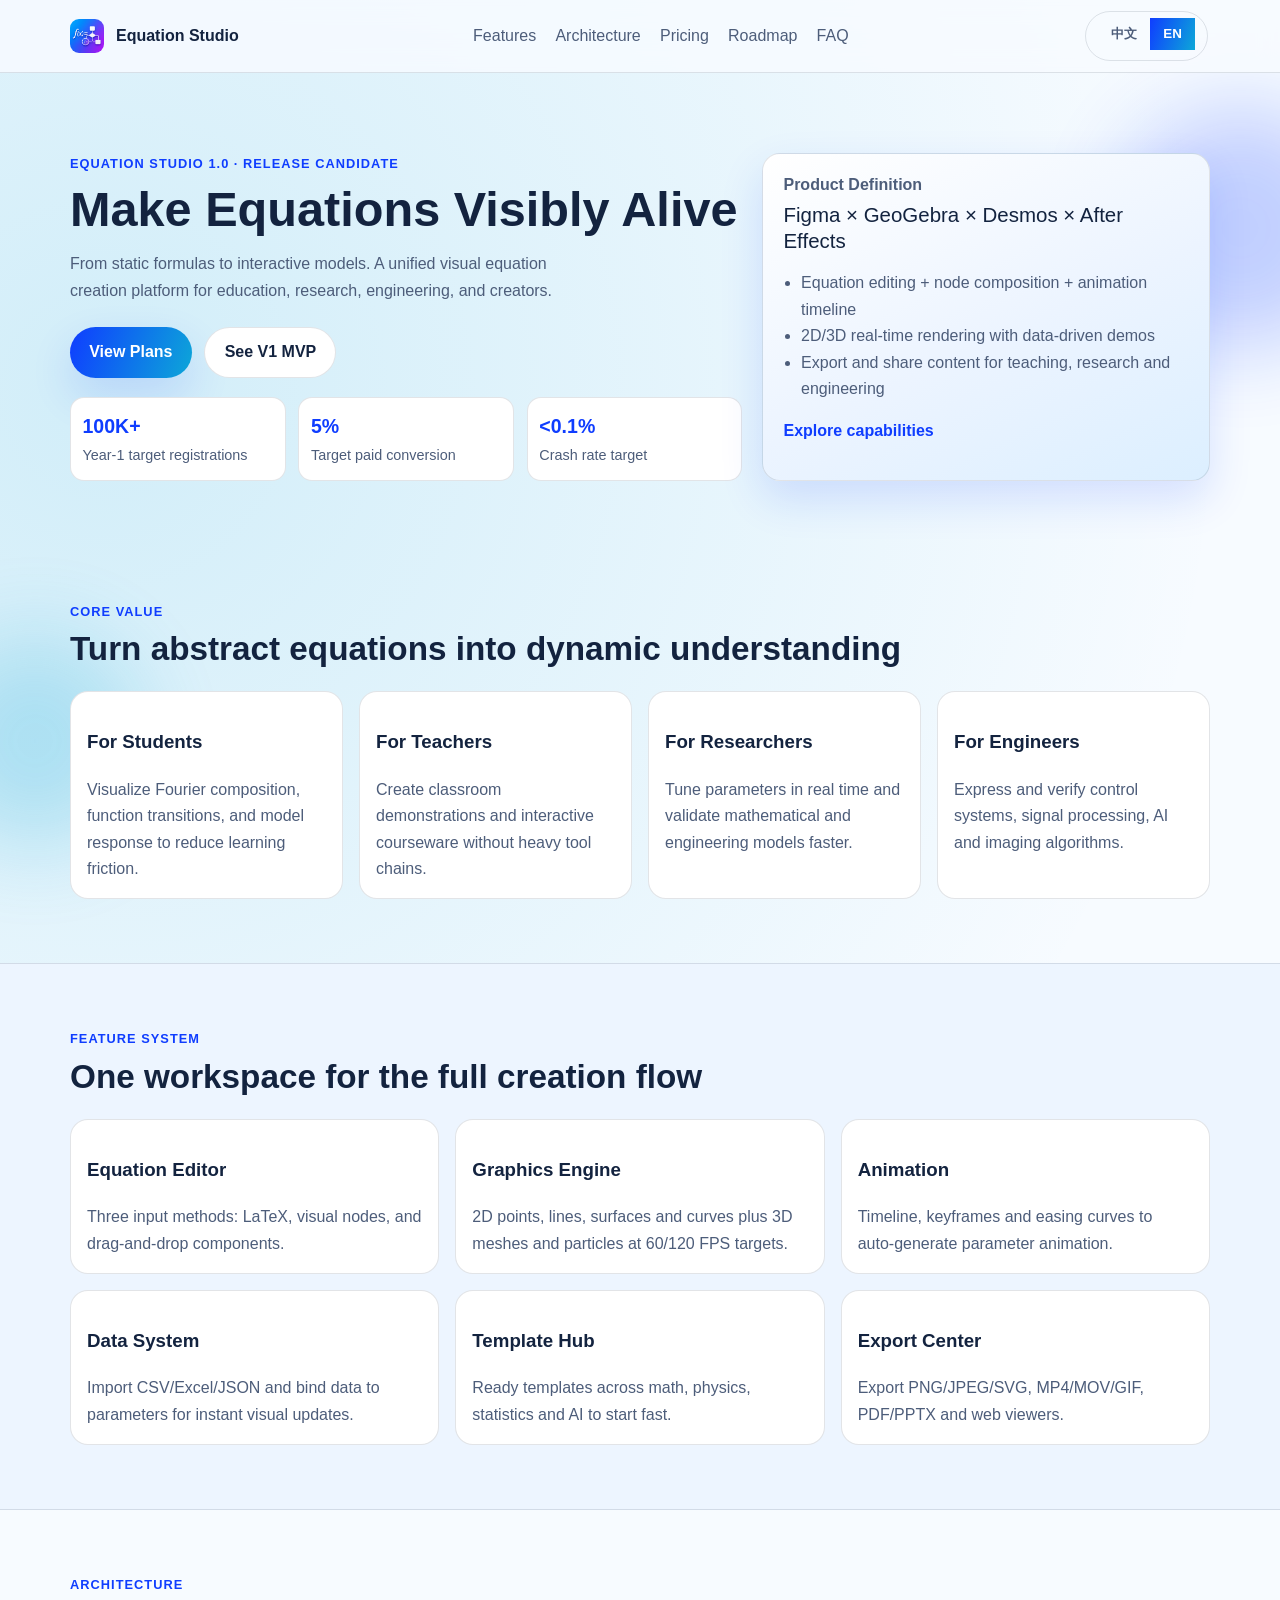
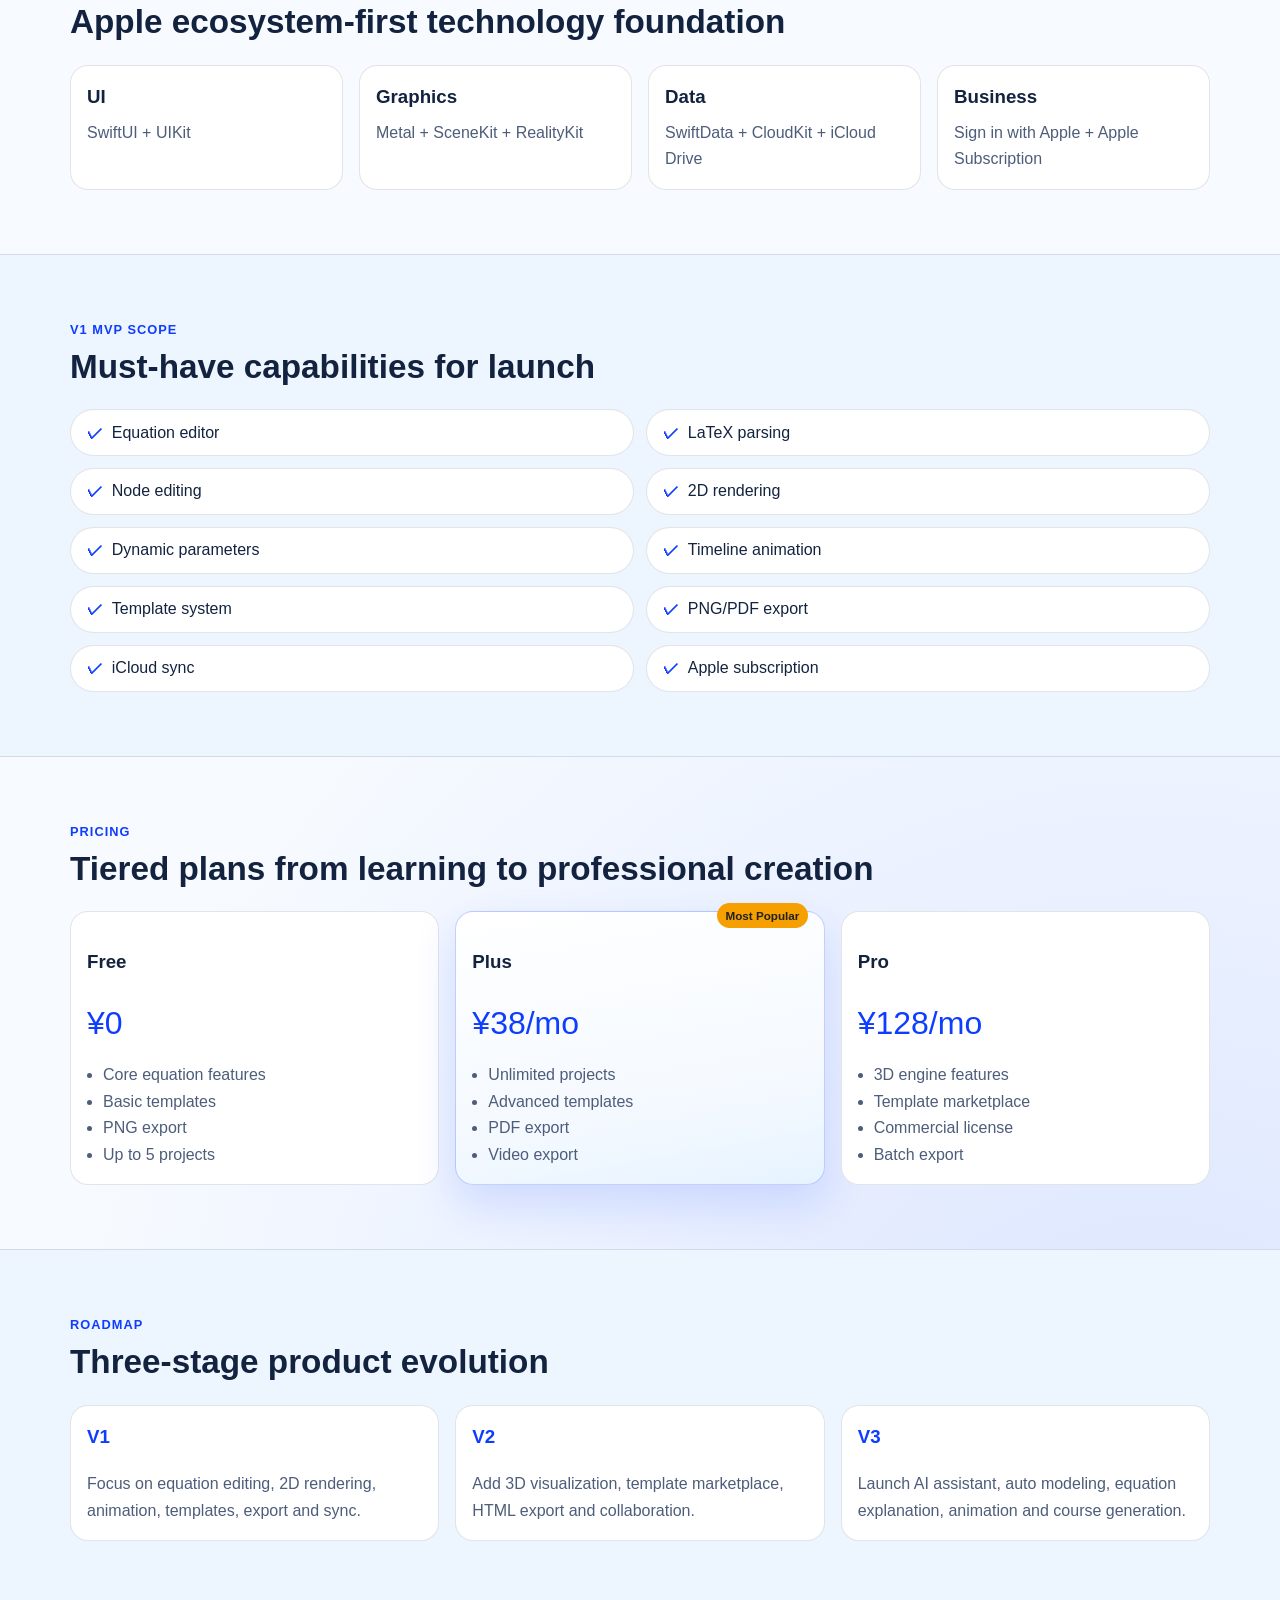
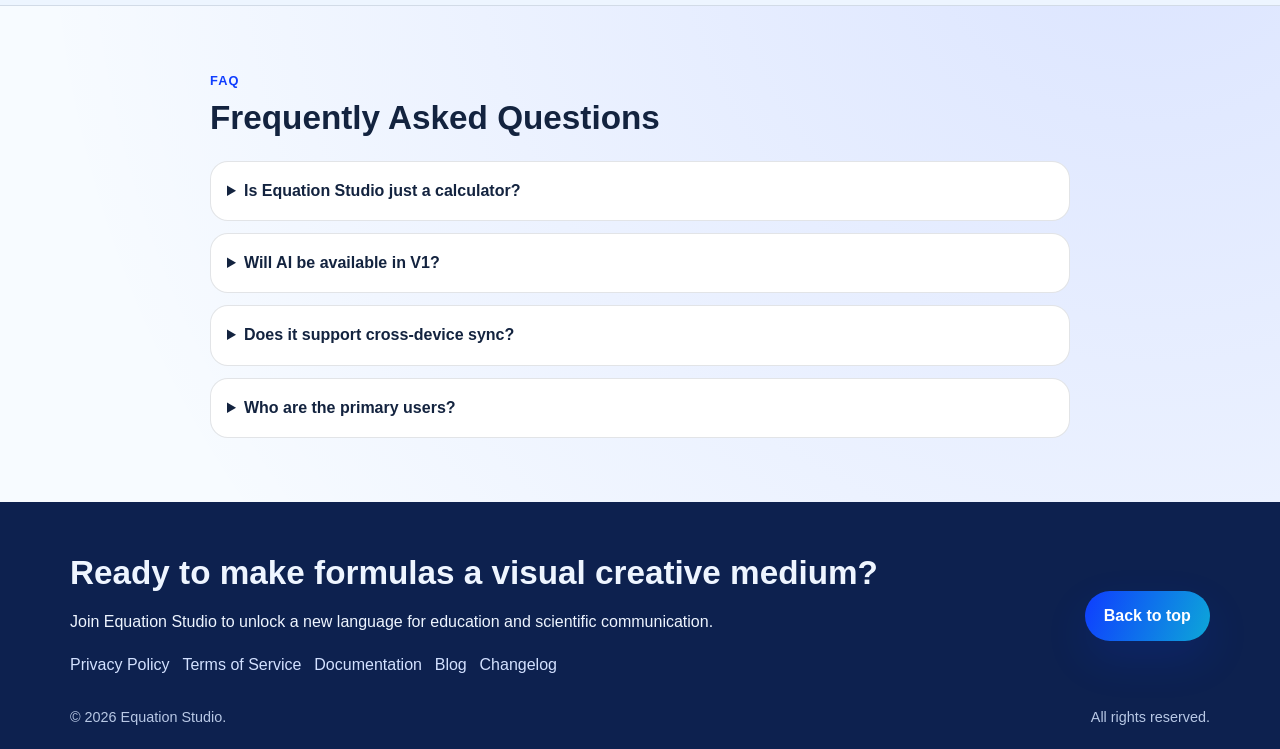
==== index.html @ c6e57f69 "feat: scaffold scalable pages structure and sitemap automation" ====
<!doctype html>
<html lang="zh-CN">
<head>
  <meta charset="UTF-8" />
  <meta name="viewport" content="width=device-width, initial-scale=1.0" />
  <title>Equation Studio | 方程工坊</title>
  <meta name="description" content="Equation Studio（方程工坊）是面向教育、科研与工程的公式可视化创作平台，让公式从纸面表达升级为可交互模型。" />
  <meta name="keywords" content="Equation Studio, 方程工坊, 数学可视化, 公式编辑器, 教育科技, 科学演示" />
  <meta name="theme-color" content="#0f3dff" />
  <meta property="og:type" content="website" />
  <meta property="og:title" content="Equation Studio | 看见公式运行的过程" />
  <meta property="og:description" content="把抽象公式变成图形、动画和交互模型，服务学生、教师、科研人员与内容创作者。" />
  <meta property="og:image" content="assets/img/logo.png" />
  <meta property="og:url" content="https://example.github.io/EquationStudio/" />
  <meta name="twitter:card" content="summary_large_image" />
  <meta name="twitter:title" content="Equation Studio | 方程工坊" />
  <meta name="twitter:description" content="Figma × GeoGebra × Desmos × After Effects" />
  <link rel="canonical" href="https://example.github.io/EquationStudio/" />
  <link rel="stylesheet" href="assets/css/styles.css" />
  <script type="application/ld+json">
  {
    "@context": "https://schema.org",
    "@type": "SoftwareApplication",
    "name": "Equation Studio",
    "applicationCategory": "EducationalApplication",
    "operatingSystem": "iOS, iPadOS, macOS",
    "description": "A visual equation creation platform for education, research and engineering.",
    "offers": [
      {"@type": "Offer", "name": "Free", "price": "0", "priceCurrency": "CNY"},
      {"@type": "Offer", "name": "Plus", "price": "38", "priceCurrency": "CNY"},
      {"@type": "Offer", "name": "Pro", "price": "128", "priceCurrency": "CNY"}
    ]
  }
  </script>
</head>
<body>
  <div class="bg-orb orb-a" aria-hidden="true"></div>
  <div class="bg-orb orb-b" aria-hidden="true"></div>

  <header class="site-header" id="top">
    <div class="container nav-wrap">
      <a class="brand" href="#hero" aria-label="Equation Studio Home">
        <img src="assets/img/logo.png" alt="Equation Studio logo" />
        <span>Equation Studio</span>
      </a>

      <button class="menu-toggle" id="menuToggle" aria-label="Open menu" aria-expanded="false">☰</button>

      <nav class="site-nav" id="siteNav" aria-label="Main navigation">
        <a href="#features" data-i18n="navFeatures">功能</a>
        <a href="#architecture" data-i18n="navArchitecture">架构</a>
        <a href="#pricing" data-i18n="navPricing">定价</a>
        <a href="#roadmap" data-i18n="navRoadmap">路线图</a>
        <a href="#faq" data-i18n="navFaq">常见问题</a>
      </nav>

      <fieldset class="lang-switch" aria-label="Language switch">
        <legend class="sr-only">Language switch</legend>
        <button class="lang-btn active" data-lang="zh">中文</button>
        <button class="lang-btn" data-lang="en">EN</button>
      </fieldset>
    </div>
  </header>

  <main>
    <section class="hero" id="hero">
      <div class="container hero-grid">
        <div class="hero-copy reveal">
          <p class="kicker" data-i18n="heroKicker">Equation Studio 1.0 · Release Candidate</p>
          <h1 data-i18n="heroTitle">看见公式运行的过程</h1>
          <p class="hero-desc" data-i18n="heroDesc">
            从纸面公式到可交互模型。面向教育、科研、工程与内容创作的一体化可视化公式创作平台。
          </p>
          <div class="hero-actions">
            <a class="btn btn-primary" href="#pricing" data-i18n="heroPrimary">查看版本与价格</a>
            <a class="btn btn-ghost" href="#mvp" data-i18n="heroSecondary">浏览 V1 MVP</a>
          </div>
          <div class="hero-metrics">
            <article>
              <strong>100K+</strong>
              <span data-i18n="metricUsers">首年目标注册用户</span>
            </article>
            <article>
              <strong>5%</strong>
              <span data-i18n="metricPaid">目标付费率</span>
            </article>
            <article>
              <strong>&lt;0.1%</strong>
              <span data-i18n="metricCrash">崩溃率目标</span>
            </article>
          </div>
        </div>

        <aside class="hero-panel reveal">
          <h2 data-i18n="panelTitle">产品定义</h2>
          <p class="panel-eq">Figma × GeoGebra × Desmos × After Effects</p>
          <ul>
            <li data-i18n="panelItem1">公式编辑 + 节点编排 + 动画时间轴</li>
            <li data-i18n="panelItem2">2D/3D 实时渲染与数据驱动演示</li>
            <li data-i18n="panelItem3">教学、科研、工程内容导出与分享</li>
          </ul>
          <a href="#features" class="panel-link" data-i18n="panelLink">查看核心能力</a>
        </aside>
      </div>
    </section>

    <section class="section" id="value">
      <div class="container">
        <header class="section-head reveal">
          <p class="kicker" data-i18n="valueKicker">Core Value</p>
          <h2 data-i18n="valueTitle">让抽象公式变成动态理解</h2>
        </header>
        <div class="card-grid four">
          <article class="card reveal">
            <h3 data-i18n="valueStudentTitle">对学生</h3>
            <p data-i18n="valueStudentDesc">直观看到傅里叶分解、函数变化和模型响应，显著降低理解门槛。</p>
          </article>
          <article class="card reveal">
            <h3 data-i18n="valueTeacherTitle">对老师</h3>
            <p data-i18n="valueTeacherDesc">不依赖复杂软件堆栈，快速制作课堂演示与互动课件。</p>
          </article>
          <article class="card reveal">
            <h3 data-i18n="valueResearchTitle">对科研人员</h3>
            <p data-i18n="valueResearchDesc">实时调参、即时反馈，用更低成本验证数学和工程模型。</p>
          </article>
          <article class="card reveal">
            <h3 data-i18n="valueEngineerTitle">对工程师</h3>
            <p data-i18n="valueEngineerDesc">用于控制系统、信号处理、AI 与图像算法的表达与验证。</p>
          </article>
        </div>
      </div>
    </section>

    <section class="section alt" id="features">
      <div class="container">
        <header class="section-head reveal">
          <p class="kicker" data-i18n="featureKicker">Feature System</p>
          <h2 data-i18n="featureTitle">一个工作区覆盖完整创作流</h2>
        </header>
        <div class="card-grid three">
          <article class="feature-card reveal">
            <h3 data-i18n="f1Title">公式编辑器</h3>
            <p data-i18n="f1Desc">支持 LaTeX、可视化节点、拖拽组件三种输入路径。</p>
          </article>
          <article class="feature-card reveal">
            <h3 data-i18n="f2Title">图形系统</h3>
            <p data-i18n="f2Desc">2D 点线面曲线与 3D 曲面网格粒子，实时渲染目标 60/120 FPS。</p>
          </article>
          <article class="feature-card reveal">
            <h3 data-i18n="f3Title">动画系统</h3>
            <p data-i18n="f3Desc">时间轴、关键帧、缓动曲线，参数变化自动生成演示动画。</p>
          </article>
          <article class="feature-card reveal">
            <h3 data-i18n="f4Title">数据系统</h3>
            <p data-i18n="f4Desc">CSV / Excel / JSON 导入，数据绑定参数后自动刷新图形。</p>
          </article>
          <article class="feature-card reveal">
            <h3 data-i18n="f5Title">模板中心</h3>
            <p data-i18n="f5Desc">预置数学、物理、统计、AI 模板，快速开始教学与演示。</p>
          </article>
          <article class="feature-card reveal">
            <h3 data-i18n="f6Title">导出中心</h3>
            <p data-i18n="f6Desc">支持 PNG/JPEG/SVG、MP4/MOV/GIF、PDF/PPTX 与 Web Viewer。</p>
          </article>
        </div>
      </div>
    </section>

    <section class="section" id="architecture">
      <div class="container">
        <header class="section-head reveal">
          <p class="kicker" data-i18n="archKicker">Architecture</p>
          <h2 data-i18n="archTitle">面向 Apple 生态的技术底座</h2>
        </header>
        <div class="stack reveal">
          <article>
            <h3>UI</h3>
            <p>SwiftUI + UIKit</p>
          </article>
          <article>
            <h3>Graphics</h3>
            <p>Metal + SceneKit + RealityKit</p>
          </article>
          <article>
            <h3>Data</h3>
            <p>SwiftData + CloudKit + iCloud Drive</p>
          </article>
          <article>
            <h3>Business</h3>
            <p data-i18n="archBusiness">Sign in with Apple + Apple Subscription</p>
          </article>
        </div>
      </div>
    </section>

    <section class="section alt" id="mvp">
      <div class="container">
        <header class="section-head reveal">
          <p class="kicker" data-i18n="mvpKicker">V1 MVP Scope</p>
          <h2 data-i18n="mvpTitle">首版必须完成的能力</h2>
        </header>
        <div class="check-grid">
          <p class="check reveal" data-i18n="mvp1">公式编辑器</p>
          <p class="check reveal" data-i18n="mvp2">LaTeX 解析</p>
          <p class="check reveal" data-i18n="mvp3">节点编辑</p>
          <p class="check reveal" data-i18n="mvp4">2D 图形渲染</p>
          <p class="check reveal" data-i18n="mvp5">动态参数</p>
          <p class="check reveal" data-i18n="mvp6">时间轴动画</p>
          <p class="check reveal" data-i18n="mvp7">模板系统</p>
          <p class="check reveal" data-i18n="mvp8">PNG/PDF 导出</p>
          <p class="check reveal" data-i18n="mvp9">iCloud 同步</p>
          <p class="check reveal" data-i18n="mvp10">Apple 订阅</p>
        </div>
      </div>
    </section>

    <section class="section" id="pricing">
      <div class="container">
        <header class="section-head reveal">
          <p class="kicker" data-i18n="pricingKicker">Pricing</p>
          <h2 data-i18n="pricingTitle">从学习到专业创作的分层方案</h2>
        </header>
        <div class="price-grid">
          <article class="price-card reveal">
            <h3>Free</h3>
            <p class="price">¥0</p>
            <ul>
              <li data-i18n="free1">基础公式功能</li>
              <li data-i18n="free2">基础模板</li>
              <li data-i18n="free3">PNG 导出</li>
              <li data-i18n="free4">最多 5 个项目</li>
            </ul>
          </article>
          <article class="price-card featured reveal">
            <span class="badge" data-i18n="plusBadge">Most Popular</span>
            <h3>Plus</h3>
            <p class="price">¥38<span data-i18n="perMonth">/月</span></p>
            <ul>
              <li data-i18n="plus1">无限项目</li>
              <li data-i18n="plus2">高级模板</li>
              <li data-i18n="plus3">PDF 导出</li>
              <li data-i18n="plus4">视频导出</li>
            </ul>
          </article>
          <article class="price-card reveal">
            <h3>Pro</h3>
            <p class="price">¥128<span data-i18n="perMonth">/月</span></p>
            <ul>
              <li data-i18n="pro1">3D 引擎能力</li>
              <li data-i18n="pro2">模板市场</li>
              <li data-i18n="pro3">商业授权</li>
              <li data-i18n="pro4">批量导出</li>
            </ul>
          </article>
        </div>
      </div>
    </section>

    <section class="section alt" id="roadmap">
      <div class="container">
        <header class="section-head reveal">
          <p class="kicker">Roadmap</p>
          <h2 data-i18n="roadmapTitle">三阶段产品演进</h2>
        </header>
        <div class="timeline">
          <article class="milestone reveal">
            <h3>V1</h3>
            <p data-i18n="roadmapV1">聚焦公式编辑、2D渲染、动画、模板、导出与同步。</p>
          </article>
          <article class="milestone reveal">
            <h3>V2</h3>
            <p data-i18n="roadmapV2">引入 3D 可视化、模板市场、HTML 导出、多人协作。</p>
          </article>
          <article class="milestone reveal">
            <h3>V3</h3>
            <p data-i18n="roadmapV3">开放 AI 助手、自动建模、公式解释、动画和课程生成。</p>
          </article>
        </div>
      </div>
    </section>

    <section class="section" id="faq">
      <div class="container narrow">
        <header class="section-head reveal">
          <p class="kicker">FAQ</p>
          <h2 data-i18n="faqTitle">常见问题</h2>
        </header>
        <div class="faq-list">
          <details class="faq-item reveal">
            <summary data-i18n="faqQ1">Equation Studio 是计算器吗？</summary>
            <p data-i18n="faqA1">不是。它是可视化创作平台，重点在公式表达、动画与交互演示。</p>
          </details>
          <details class="faq-item reveal">
            <summary data-i18n="faqQ2">V1 会上线 AI 吗？</summary>
            <p data-i18n="faqA2">V1 不上线 AI，优先保证核心创作体验；V2+ 支持自定义模型 API Key。</p>
          </details>
          <details class="faq-item reveal">
            <summary data-i18n="faqQ3">是否支持跨设备同步？</summary>
            <p data-i18n="faqA3">支持，基于 iCloud Drive 与 CloudKit 实现 Apple 生态同步。</p>
          </details>
          <details class="faq-item reveal">
            <summary data-i18n="faqQ4">目标用户是谁？</summary>
            <p data-i18n="faqA4">大学生、教师、科研人员和内容创作者是首批核心用户群体。</p>
          </details>
        </div>
      </div>
    </section>
  </main>

  <footer class="site-footer" id="cta-footer">
    <div class="container footer-wrap reveal">
      <div>
        <h2 data-i18n="footerTitle">准备把公式变成可见创作了吗？</h2>
        <p data-i18n="footerDesc">加入 Equation Studio，开启教育与科学传播的新表达方式。</p>
        <p class="footer-links">
          <a href="pages/legal/privacy-policy.html" data-i18n="footerPrivacy">隐私政策</a>
          <a href="pages/legal/terms-of-service.html" data-i18n="footerTerms">服务条款</a>
          <a href="pages/docs/index.html" data-i18n="footerDocs">文档中心</a>
          <a href="pages/blog/index.html" data-i18n="footerBlog">博客</a>
          <a href="pages/changelog/index.html" data-i18n="footerChangelog">更新日志</a>
        </p>
      </div>
      <a href="#top" class="btn btn-primary" data-i18n="footerAction">回到顶部</a>
    </div>
    <p class="copyright">
      <span>© <span id="year"></span> Equation Studio.</span>
      <span data-i18n="copyright">All rights reserved.</span>
    </p>
  </footer>

  <script src="assets/js/main.js"></script>
</body>
</html>
---- assets/css/styles.css ----
:root {
  --bg: #f7fbff;
  --bg-soft: #edf5ff;
  --text: #13233f;
  --muted: #4d5d7a;
  --brand: #0f3dff;
  --brand-2: #0da7d8;
  --accent: #f59f00;
  --card: #ffffff;
  --line: rgba(19, 35, 63, 0.12);
  --shadow: 0 18px 44px rgba(15, 61, 255, 0.14);
  --radius: 18px;
}

* {
  box-sizing: border-box;
}

html {
  scroll-behavior: smooth;
}

body {
  margin: 0;
  font-family: "Avenir Next", "Segoe UI Variable", "PingFang SC", "Hiragino Sans GB", "Microsoft YaHei", sans-serif;
  color: var(--text);
  background:
    radial-gradient(circle at 8% 10%, rgba(13, 167, 216, 0.16), transparent 30%),
    radial-gradient(circle at 90% 78%, rgba(15, 61, 255, 0.12), transparent 34%),
    var(--bg);
  line-height: 1.65;
}

h1,
h2,
h3,
.brand span,
.kicker,
.btn,
.price,
.panel-eq {
  font-family: "Bahnschrift", "Trebuchet MS", "PingFang SC", "Microsoft YaHei", sans-serif;
}

.sr-only {
  position: absolute;
  width: 1px;
  height: 1px;
  padding: 0;
  margin: -1px;
  overflow: hidden;
  clip: rect(0, 0, 0, 0);
  white-space: nowrap;
  border: 0;
}

a {
  color: inherit;
  text-decoration: none;
}

.container {
  width: min(1140px, calc(100% - 2rem));
  margin: 0 auto;
}

.site-header {
  position: sticky;
  top: 0;
  z-index: 30;
  backdrop-filter: blur(14px);
  background: rgba(247, 251, 255, 0.84);
  border-bottom: 1px solid var(--line);
}

.nav-wrap {
  display: flex;
  align-items: center;
  justify-content: space-between;
  min-height: 72px;
  gap: 1rem;
}

.brand {
  display: inline-flex;
  align-items: center;
  gap: 0.75rem;
  font-weight: 700;
}

.brand img {
  width: 34px;
  height: 34px;
  border-radius: 9px;
}

.site-nav {
  display: flex;
  align-items: center;
  gap: 1.2rem;
}

.site-nav a {
  color: var(--muted);
  font-weight: 500;
  position: relative;
}

.site-nav a::after {
  content: "";
  position: absolute;
  left: 0;
  bottom: -0.3rem;
  width: 0;
  height: 2px;
  background: linear-gradient(90deg, var(--brand), var(--brand-2));
  transition: width 0.24s ease;
}

.site-nav a:hover::after {
  width: 100%;
}

.lang-switch {
  display: inline-flex;
  border: 1px solid var(--line);
  border-radius: 999px;
  overflow: hidden;
}

.lang-btn {
  border: 0;
  background: transparent;
  padding: 0.42rem 0.82rem;
  color: var(--muted);
  cursor: pointer;
  font-weight: 600;
}

.lang-btn.active {
  color: #fff;
  background: linear-gradient(110deg, var(--brand), var(--brand-2));
}

.menu-toggle {
  display: none;
  border: 1px solid var(--line);
  background: #fff;
  border-radius: 10px;
  padding: 0.3rem 0.55rem;
  font-size: 1.1rem;
}

.hero {
  padding: 5rem 0 3.5rem;
}

.hero-grid {
  display: grid;
  grid-template-columns: 1.2fr 0.8fr;
  gap: 1.2rem;
}

.kicker {
  margin: 0;
  color: var(--brand);
  letter-spacing: 0.08em;
  text-transform: uppercase;
  font-weight: 700;
  font-size: 0.8rem;
}

h1 {
  margin: 0.55rem 0 1rem;
  font-size: clamp(2rem, 3.8vw, 3.6rem);
  line-height: 1.08;
}

.hero-desc {
  max-width: 58ch;
  color: var(--muted);
  margin: 0;
}

.hero-actions {
  margin-top: 1.4rem;
  display: flex;
  flex-wrap: wrap;
  gap: 0.8rem;
}

.btn {
  border-radius: 999px;
  padding: 0.72rem 1.2rem;
  font-weight: 700;
  display: inline-flex;
  align-items: center;
  justify-content: center;
  transition: transform 0.2s ease, box-shadow 0.2s ease;
}

.btn:hover {
  transform: translateY(-2px);
}

.btn-primary {
  color: #fff;
  background: linear-gradient(110deg, var(--brand), var(--brand-2));
  box-shadow: var(--shadow);
}

.btn-ghost {
  border: 1px solid var(--line);
  color: var(--text);
  background: #fff;
}

.hero-metrics {
  margin-top: 1.2rem;
  display: grid;
  gap: 0.8rem;
  grid-template-columns: repeat(3, minmax(0, 1fr));
}

.hero-metrics article {
  background: #fff;
  border: 1px solid var(--line);
  border-radius: 14px;
  padding: 0.72rem;
}

.hero-metrics strong {
  display: block;
  color: var(--brand);
  font-size: 1.22rem;
}

.hero-metrics span {
  color: var(--muted);
  font-size: 0.9rem;
}

.hero-panel {
  background: linear-gradient(155deg, #ffffff, #ecf4ff 55%, #dcefff);
  border: 1px solid var(--line);
  border-radius: var(--radius);
  padding: 1.3rem;
  box-shadow: var(--shadow);
}

.hero-panel h2 {
  margin: 0;
  font-size: 1rem;
  color: var(--muted);
}

.panel-eq {
  margin: 0.5rem 0 1rem;
  font-size: 1.28rem;
  line-height: 1.28;
}

.hero-panel ul {
  margin: 0;
  padding-left: 1.1rem;
  color: var(--muted);
}

.panel-link {
  margin-top: 1rem;
  display: inline-block;
  color: var(--brand);
  font-weight: 700;
}

.section {
  padding: 4rem 0;
}

.section.alt {
  background: var(--bg-soft);
  border-top: 1px solid var(--line);
  border-bottom: 1px solid var(--line);
}

.section-head {
  margin-bottom: 1.4rem;
}

h2 {
  margin: 0.45rem 0 0;
  font-size: clamp(1.5rem, 2.6vw, 2.45rem);
  line-height: 1.2;
}

.card-grid {
  display: grid;
  gap: 1rem;
}

.card-grid.four {
  grid-template-columns: repeat(4, minmax(0, 1fr));
}

.card-grid.three {
  grid-template-columns: repeat(3, minmax(0, 1fr));
}

.card,
.feature-card,
.price-card,
.milestone,
.stack article,
.faq-item {
  background: var(--card);
  border: 1px solid var(--line);
  border-radius: var(--radius);
  padding: 1rem;
}

.card p,
.feature-card p,
.milestone p,
.stack p {
  margin: 0.45rem 0 0;
  color: var(--muted);
}

.stack {
  display: grid;
  grid-template-columns: repeat(4, minmax(0, 1fr));
  gap: 1rem;
}

.stack h3 {
  margin: 0;
}

.check-grid {
  display: grid;
  grid-template-columns: repeat(2, minmax(0, 1fr));
  gap: 0.75rem;
}

.check {
  margin: 0;
  background: #fff;
  border: 1px solid var(--line);
  border-radius: 999px;
  padding: 0.58rem 1rem;
  font-weight: 500;
}

.check::before {
  content: "✓";
  margin-right: 0.55rem;
  color: var(--brand);
  font-weight: 700;
}

.price-grid {
  display: grid;
  grid-template-columns: repeat(3, minmax(0, 1fr));
  gap: 1rem;
}

.price-card {
  position: relative;
}

.price-card .price {
  margin: 0.4rem 0 0.8rem;
  font-size: 2rem;
  color: var(--brand);
}

.price-card ul {
  margin: 0;
  padding-left: 1rem;
  color: var(--muted);
}

.price-card.featured {
  background: linear-gradient(170deg, #fff, #f4f9ff 70%, #e6f3ff);
  border-color: rgba(15, 61, 255, 0.24);
  box-shadow: var(--shadow);
}

.badge {
  position: absolute;
  top: -0.62rem;
  right: 1rem;
  background: var(--accent);
  color: #212121;
  border-radius: 999px;
  font-size: 0.73rem;
  padding: 0.2rem 0.52rem;
  font-weight: 700;
}

.timeline {
  display: grid;
  grid-template-columns: repeat(3, minmax(0, 1fr));
  gap: 1rem;
}

.milestone h3 {
  margin-top: 0;
  color: var(--brand);
}

.narrow {
  width: min(860px, calc(100% - 2rem));
}

.faq-list {
  display: grid;
  gap: 0.75rem;
}

.faq-item summary {
  font-weight: 700;
  cursor: pointer;
}

.faq-item p {
  color: var(--muted);
}

.site-footer {
  padding: 3.2rem 0 1.2rem;
  background: #0d214f;
  color: #eef5ff;
}

.footer-wrap {
  display: flex;
  align-items: center;
  justify-content: space-between;
  gap: 1.1rem;
}

.footer-wrap h2 {
  margin-top: 0;
}

.footer-links {
  margin: 0.7rem 0 0;
  display: flex;
  flex-wrap: wrap;
  gap: 0.8rem;
}

.footer-links a {
  color: #d3e1ff;
  border-bottom: 1px solid transparent;
  transition: border-color 0.2s ease;
}

.footer-links a:hover {
  border-color: #d3e1ff;
}

.copyright {
  margin: 1.7rem auto 0;
  width: min(1140px, calc(100% - 2rem));
  display: flex;
  justify-content: space-between;
  color: #b8c8e5;
  font-size: 0.9rem;
}

.bg-orb {
  position: fixed;
  border-radius: 50%;
  filter: blur(44px);
  opacity: 0.23;
  pointer-events: none;
  z-index: -1;
}

.orb-a {
  width: 240px;
  height: 240px;
  background: #0f3dff;
  top: 12%;
  right: -80px;
}

.orb-b {
  width: 210px;
  height: 210px;
  background: #0da7d8;
  bottom: 6%;
  left: -70px;
}

.reveal {
  opacity: 0;
  transform: translateY(16px);
  transition: opacity 0.48s ease, transform 0.48s ease;
}

.reveal.visible {
  opacity: 1;
  transform: translateY(0);
}

@media (max-width: 1024px) {
  .hero-grid,
  .stack {
    grid-template-columns: 1fr;
  }

  .card-grid.four {
    grid-template-columns: repeat(2, minmax(0, 1fr));
  }

  .card-grid.three,
  .price-grid,
  .timeline {
    grid-template-columns: 1fr 1fr;
  }
}

@media (max-width: 760px) {
  .menu-toggle {
    display: inline-flex;
  }

  .site-nav {
    position: absolute;
    left: 1rem;
    right: 1rem;
    top: 72px;
    flex-direction: column;
    align-items: flex-start;
    gap: 0.75rem;
    padding: 1rem;
    border-radius: 14px;
    border: 1px solid var(--line);
    background: #fff;
    box-shadow: var(--shadow);
    transform-origin: top;
    transform: scaleY(0);
    opacity: 0;
    pointer-events: none;
    transition: transform 0.22s ease, opacity 0.22s ease;
  }

  .site-nav.open {
    transform: scaleY(1);
    opacity: 1;
    pointer-events: auto;
  }

  .lang-switch {
    margin-left: auto;
  }

  .hero,
  .section {
    padding: 3.2rem 0;
  }

  .hero-metrics,
  .card-grid.four,
  .card-grid.three,
  .check-grid,
  .price-grid,
  .timeline {
    grid-template-columns: 1fr;
  }

  .footer-wrap,
  .copyright {
    flex-direction: column;
    align-items: flex-start;
    gap: 0.7rem;
  }
}
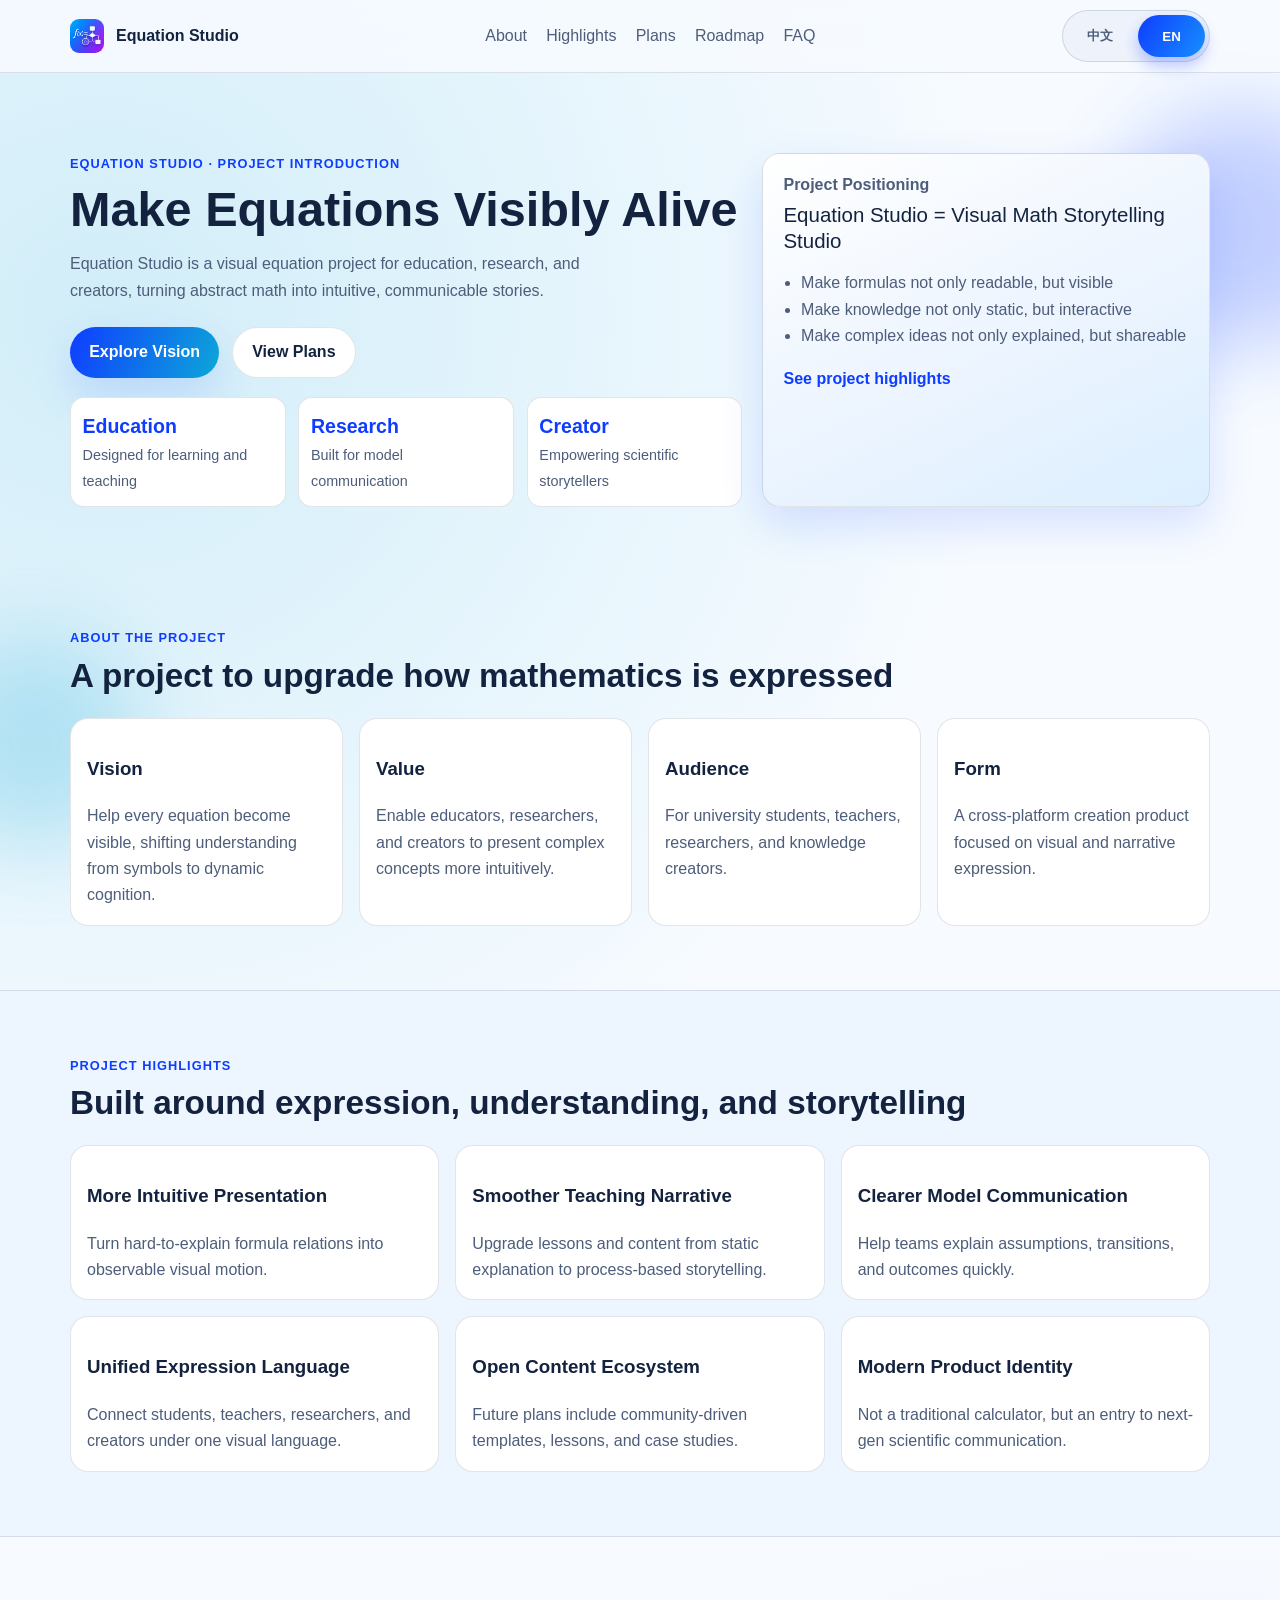
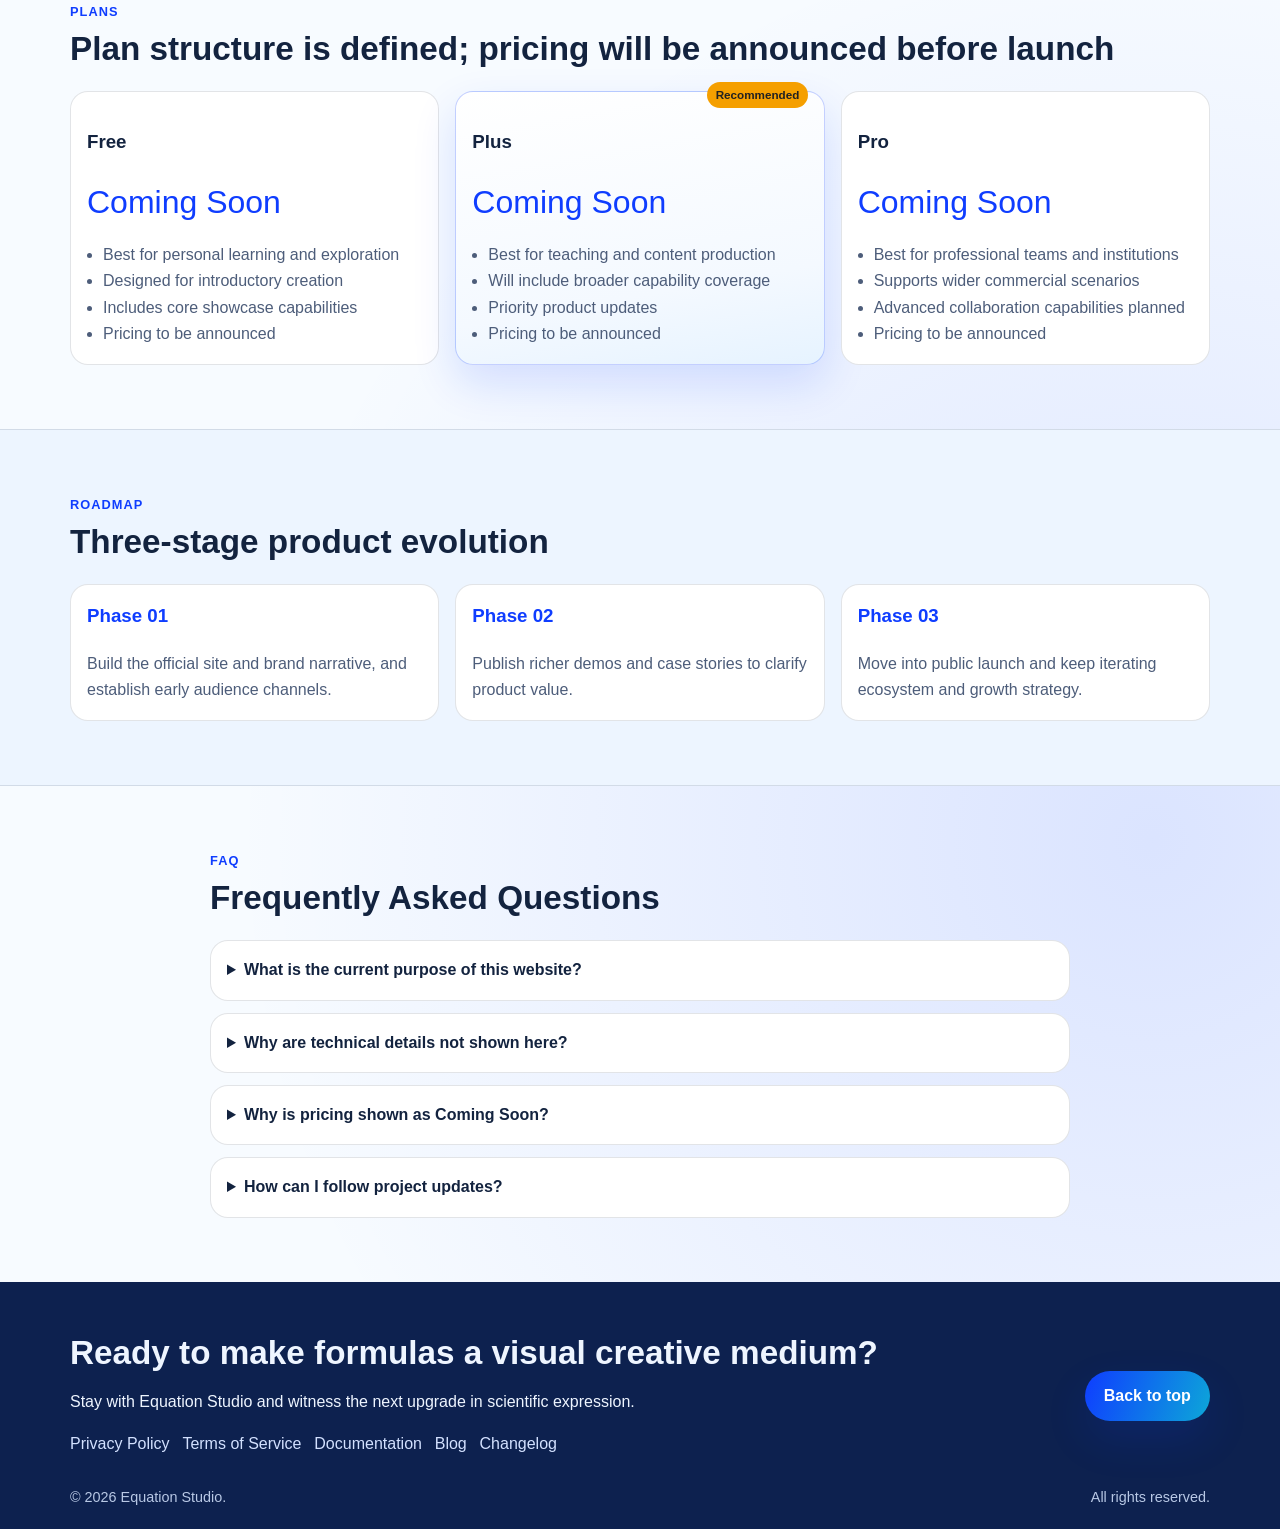
==== commit 30468fac: "feat: refine official-site narrative and subpage visual system" ====
--- a/index.html
+++ b/index.html
@@ -4,18 +4,18 @@
   <meta charset="UTF-8" />
   <meta name="viewport" content="width=device-width, initial-scale=1.0" />
   <title>Equation Studio | 方程工坊</title>
-  <meta name="description" content="Equation Studio（方程工坊）是面向教育、科研与工程的公式可视化创作平台，让公式从纸面表达升级为可交互模型。" />
-  <meta name="keywords" content="Equation Studio, 方程工坊, 数学可视化, 公式编辑器, 教育科技, 科学演示" />
+  <meta name="description" content="Equation Studio（方程工坊）是一个将抽象公式转化为直观表达的创作官网，服务教育、科研与科学传播。" />
+  <meta name="keywords" content="Equation Studio, 方程工坊, 公式可视化, 教育创新, 科学传播" />
   <meta name="theme-color" content="#0f3dff" />
   <meta property="og:type" content="website" />
   <meta property="og:title" content="Equation Studio | 看见公式运行的过程" />
-  <meta property="og:description" content="把抽象公式变成图形、动画和交互模型，服务学生、教师、科研人员与内容创作者。" />
+  <meta property="og:description" content="一个面向未来教育与科学传播的可视化公式创作项目。" />
   <meta property="og:image" content="assets/img/logo.png" />
-  <meta property="og:url" content="https://example.github.io/EquationStudio/" />
+  <meta property="og:url" content="https://equation-studio.github.io/EquationStudio/" />
   <meta name="twitter:card" content="summary_large_image" />
   <meta name="twitter:title" content="Equation Studio | 方程工坊" />
-  <meta name="twitter:description" content="Figma × GeoGebra × Desmos × After Effects" />
-  <link rel="canonical" href="https://example.github.io/EquationStudio/" />
+  <meta name="twitter:description" content="Visual Equation Creation for Education and Scientific Storytelling" />
+  <link rel="canonical" href="https://equation-studio.github.io/EquationStudio/" />
   <link rel="stylesheet" href="assets/css/styles.css" />
   <script type="application/ld+json">
   {
@@ -24,12 +24,7 @@
     "name": "Equation Studio",
     "applicationCategory": "EducationalApplication",
     "operatingSystem": "iOS, iPadOS, macOS",
-    "description": "A visual equation creation platform for education, research and engineering.",
-    "offers": [
-      {"@type": "Offer", "name": "Free", "price": "0", "priceCurrency": "CNY"},
-      {"@type": "Offer", "name": "Plus", "price": "38", "priceCurrency": "CNY"},
-      {"@type": "Offer", "name": "Pro", "price": "128", "priceCurrency": "CNY"}
-    ]
+    "description": "A visual equation creation project for education and scientific communication."
   }
   </script>
 </head>
@@ -47,9 +42,9 @@
       <button class="menu-toggle" id="menuToggle" aria-label="Open menu" aria-expanded="false">☰</button>
 
       <nav class="site-nav" id="siteNav" aria-label="Main navigation">
-        <a href="#features" data-i18n="navFeatures">功能</a>
-        <a href="#architecture" data-i18n="navArchitecture">架构</a>
-        <a href="#pricing" data-i18n="navPricing">定价</a>
+        <a href="#about" data-i18n="navAbout">项目介绍</a>
+        <a href="#features" data-i18n="navHighlights">亮点</a>
+        <a href="#plans" data-i18n="navPlans">计划</a>
         <a href="#roadmap" data-i18n="navRoadmap">路线图</a>
         <a href="#faq" data-i18n="navFaq">常见问题</a>
       </nav>
@@ -66,66 +61,66 @@
     <section class="hero" id="hero">
       <div class="container hero-grid">
         <div class="hero-copy reveal">
-          <p class="kicker" data-i18n="heroKicker">Equation Studio 1.0 · Release Candidate</p>
+          <p class="kicker" data-i18n="heroKicker">Equation Studio · Project Introduction</p>
           <h1 data-i18n="heroTitle">看见公式运行的过程</h1>
           <p class="hero-desc" data-i18n="heroDesc">
-            从纸面公式到可交互模型。面向教育、科研、工程与内容创作的一体化可视化公式创作平台。
+            Equation Studio 是一个面向教育、科研与内容创作的可视化公式项目，让抽象数学表达变得直观、可讲述、可分享。
           </p>
           <div class="hero-actions">
-            <a class="btn btn-primary" href="#pricing" data-i18n="heroPrimary">查看版本与价格</a>
-            <a class="btn btn-ghost" href="#mvp" data-i18n="heroSecondary">浏览 V1 MVP</a>
+            <a class="btn btn-primary" href="#about" data-i18n="heroPrimary">了解项目愿景</a>
+            <a class="btn btn-ghost" href="#plans" data-i18n="heroSecondary">查看合作计划</a>
           </div>
           <div class="hero-metrics">
             <article>
-              <strong>100K+</strong>
-              <span data-i18n="metricUsers">首年目标注册用户</span>
+              <strong data-i18n="metric1Value">Education</strong>
+              <span data-i18n="metric1Label">面向学习与教学场景</span>
             </article>
             <article>
-              <strong>5%</strong>
-              <span data-i18n="metricPaid">目标付费率</span>
+              <strong data-i18n="metric2Value">Research</strong>
+              <span data-i18n="metric2Label">支持模型表达与传播</span>
             </article>
             <article>
-              <strong>&lt;0.1%</strong>
-              <span data-i18n="metricCrash">崩溃率目标</span>
+              <strong data-i18n="metric3Value">Creator</strong>
+              <span data-i18n="metric3Label">服务知识创作者叙事</span>
             </article>
           </div>
         </div>
 
         <aside class="hero-panel reveal">
-          <h2 data-i18n="panelTitle">产品定义</h2>
-          <p class="panel-eq">Figma × GeoGebra × Desmos × After Effects</p>
+          <h2 data-i18n="panelTitle">项目定位</h2>
+          <p class="panel-eq" data-i18n="panelEq">Equation Studio = Visual Math Storytelling Studio</p>
           <ul>
-            <li data-i18n="panelItem1">公式编辑 + 节点编排 + 动画时间轴</li>
-            <li data-i18n="panelItem2">2D/3D 实时渲染与数据驱动演示</li>
-            <li data-i18n="panelItem3">教学、科研、工程内容导出与分享</li>
+            <li data-i18n="panelItem1">让公式不止可读，而是可被看见</li>
+            <li data-i18n="panelItem2">让知识表达不止静态，而是可交互</li>
+            <li data-i18n="panelItem3">让复杂概念不止解释，而是可传播</li>
           </ul>
-          <a href="#features" class="panel-link" data-i18n="panelLink">查看核心能力</a>
+          <a href="#features" class="panel-link" data-i18n="panelLink">查看项目亮点</a>
         </aside>
       </div>
     </section>
 
-    <section class="section" id="value">
-      <div class="container">
-        <header class="section-head reveal">
-          <p class="kicker" data-i18n="valueKicker">Core Value</p>
-          <h2 data-i18n="valueTitle">让抽象公式变成动态理解</h2>
+    <section class="section" id="about">
+      <div class="container">
+        <header class="section-head reveal">
+          <p class="kicker" data-i18n="aboutKicker">About The Project</p>
+          <h2 data-i18n="aboutTitle">这是一个关于“数学表达方式升级”的项目</h2>
         </header>
         <div class="card-grid four">
           <article class="card reveal">
-            <h3 data-i18n="valueStudentTitle">对学生</h3>
-            <p data-i18n="valueStudentDesc">直观看到傅里叶分解、函数变化和模型响应，显著降低理解门槛。</p>
-          </article>
-          <article class="card reveal">
-            <h3 data-i18n="valueTeacherTitle">对老师</h3>
-            <p data-i18n="valueTeacherDesc">不依赖复杂软件堆栈，快速制作课堂演示与互动课件。</p>
-          </article>
-          <article class="card reveal">
-            <h3 data-i18n="valueResearchTitle">对科研人员</h3>
-            <p data-i18n="valueResearchDesc">实时调参、即时反馈，用更低成本验证数学和工程模型。</p>
-          </article>
-          <article class="card reveal">
-            <h3 data-i18n="valueEngineerTitle">对工程师</h3>
-            <p data-i18n="valueEngineerDesc">用于控制系统、信号处理、AI 与图像算法的表达与验证。</p>
+            <h3 data-i18n="about1Title">项目愿景</h3>
+            <p data-i18n="about1Desc">让每一个公式都能被看见，让理解从符号记忆转向动态认知。</p>
+          </article>
+          <article class="card reveal">
+            <h3 data-i18n="about2Title">项目价值</h3>
+            <p data-i18n="about2Desc">帮助教学、科研与创作团队以更直观方式呈现复杂概念。</p>
+          </article>
+          <article class="card reveal">
+            <h3 data-i18n="about3Title">项目人群</h3>
+            <p data-i18n="about3Desc">覆盖大学生、教师、科研人员与知识内容创作者。</p>
+          </article>
+          <article class="card reveal">
+            <h3 data-i18n="about4Title">项目形态</h3>
+            <p data-i18n="about4Desc">以跨平台创作工具为目标，聚焦“可视化 + 叙事化”表达体验。</p>
           </article>
         </div>
       </div>
@@ -134,122 +129,74 @@
     <section class="section alt" id="features">
       <div class="container">
         <header class="section-head reveal">
-          <p class="kicker" data-i18n="featureKicker">Feature System</p>
-          <h2 data-i18n="featureTitle">一个工作区覆盖完整创作流</h2>
+          <p class="kicker" data-i18n="featureKicker">Project Highlights</p>
+          <h2 data-i18n="featureTitle">围绕表达、理解与传播设计体验</h2>
         </header>
         <div class="card-grid three">
           <article class="feature-card reveal">
-            <h3 data-i18n="f1Title">公式编辑器</h3>
-            <p data-i18n="f1Desc">支持 LaTeX、可视化节点、拖拽组件三种输入路径。</p>
-          </article>
-          <article class="feature-card reveal">
-            <h3 data-i18n="f2Title">图形系统</h3>
-            <p data-i18n="f2Desc">2D 点线面曲线与 3D 曲面网格粒子，实时渲染目标 60/120 FPS。</p>
-          </article>
-          <article class="feature-card reveal">
-            <h3 data-i18n="f3Title">动画系统</h3>
-            <p data-i18n="f3Desc">时间轴、关键帧、缓动曲线，参数变化自动生成演示动画。</p>
-          </article>
-          <article class="feature-card reveal">
-            <h3 data-i18n="f4Title">数据系统</h3>
-            <p data-i18n="f4Desc">CSV / Excel / JSON 导入，数据绑定参数后自动刷新图形。</p>
-          </article>
-          <article class="feature-card reveal">
-            <h3 data-i18n="f5Title">模板中心</h3>
-            <p data-i18n="f5Desc">预置数学、物理、统计、AI 模板，快速开始教学与演示。</p>
-          </article>
-          <article class="feature-card reveal">
-            <h3 data-i18n="f6Title">导出中心</h3>
-            <p data-i18n="f6Desc">支持 PNG/JPEG/SVG、MP4/MOV/GIF、PDF/PPTX 与 Web Viewer。</p>
-          </article>
-        </div>
-      </div>
-    </section>
-
-    <section class="section" id="architecture">
-      <div class="container">
-        <header class="section-head reveal">
-          <p class="kicker" data-i18n="archKicker">Architecture</p>
-          <h2 data-i18n="archTitle">面向 Apple 生态的技术底座</h2>
-        </header>
-        <div class="stack reveal">
-          <article>
-            <h3>UI</h3>
-            <p>SwiftUI + UIKit</p>
-          </article>
-          <article>
-            <h3>Graphics</h3>
-            <p>Metal + SceneKit + RealityKit</p>
-          </article>
-          <article>
-            <h3>Data</h3>
-            <p>SwiftData + CloudKit + iCloud Drive</p>
-          </article>
-          <article>
-            <h3>Business</h3>
-            <p data-i18n="archBusiness">Sign in with Apple + Apple Subscription</p>
-          </article>
-        </div>
-      </div>
-    </section>
-
-    <section class="section alt" id="mvp">
-      <div class="container">
-        <header class="section-head reveal">
-          <p class="kicker" data-i18n="mvpKicker">V1 MVP Scope</p>
-          <h2 data-i18n="mvpTitle">首版必须完成的能力</h2>
-        </header>
-        <div class="check-grid">
-          <p class="check reveal" data-i18n="mvp1">公式编辑器</p>
-          <p class="check reveal" data-i18n="mvp2">LaTeX 解析</p>
-          <p class="check reveal" data-i18n="mvp3">节点编辑</p>
-          <p class="check reveal" data-i18n="mvp4">2D 图形渲染</p>
-          <p class="check reveal" data-i18n="mvp5">动态参数</p>
-          <p class="check reveal" data-i18n="mvp6">时间轴动画</p>
-          <p class="check reveal" data-i18n="mvp7">模板系统</p>
-          <p class="check reveal" data-i18n="mvp8">PNG/PDF 导出</p>
-          <p class="check reveal" data-i18n="mvp9">iCloud 同步</p>
-          <p class="check reveal" data-i18n="mvp10">Apple 订阅</p>
-        </div>
-      </div>
-    </section>
-
-    <section class="section" id="pricing">
-      <div class="container">
-        <header class="section-head reveal">
-          <p class="kicker" data-i18n="pricingKicker">Pricing</p>
-          <h2 data-i18n="pricingTitle">从学习到专业创作的分层方案</h2>
+            <h3 data-i18n="f1Title">更直观的知识呈现</h3>
+            <p data-i18n="f1Desc">把难以讲清的公式关系，转化为可观察的动态画面。</p>
+          </article>
+          <article class="feature-card reveal">
+            <h3 data-i18n="f2Title">更顺滑的教学叙事</h3>
+            <p data-i18n="f2Desc">让课堂和内容制作从静态讲述升级为过程化讲述。</p>
+          </article>
+          <article class="feature-card reveal">
+            <h3 data-i18n="f3Title">更清晰的模型沟通</h3>
+            <p data-i18n="f3Desc">在团队协作中快速解释模型假设、变化与结果关系。</p>
+          </article>
+          <article class="feature-card reveal">
+            <h3 data-i18n="f4Title">更统一的创作语言</h3>
+            <p data-i18n="f4Desc">连接学生、老师、研究者与创作者，统一表达语境。</p>
+          </article>
+          <article class="feature-card reveal">
+            <h3 data-i18n="f5Title">更开放的内容生态</h3>
+            <p data-i18n="f5Desc">未来将支持模板、课程和案例的社区共建与共享。</p>
+          </article>
+          <article class="feature-card reveal">
+            <h3 data-i18n="f6Title">更现代的产品形象</h3>
+            <p data-i18n="f6Desc">不是传统计算器，而是下一代科学表达平台的官网入口。</p>
+          </article>
+        </div>
+      </div>
+    </section>
+
+    <section class="section" id="plans">
+      <div class="container">
+        <header class="section-head reveal">
+          <p class="kicker" data-i18n="plansKicker">Plans</p>
+          <h2 data-i18n="plansTitle">版本计划已定义，价格将在正式发布前公布</h2>
         </header>
         <div class="price-grid">
           <article class="price-card reveal">
             <h3>Free</h3>
-            <p class="price">¥0</p>
+            <p class="price" data-i18n="freeState">Coming Soon</p>
             <ul>
-              <li data-i18n="free1">基础公式功能</li>
-              <li data-i18n="free2">基础模板</li>
-              <li data-i18n="free3">PNG 导出</li>
-              <li data-i18n="free4">最多 5 个项目</li>
+              <li data-i18n="free1">适合个人学习与探索</li>
+              <li data-i18n="free2">面向入门创作体验</li>
+              <li data-i18n="free3">开放基础展示能力</li>
+              <li data-i18n="free4">价格待公布</li>
             </ul>
           </article>
           <article class="price-card featured reveal">
-            <span class="badge" data-i18n="plusBadge">Most Popular</span>
+            <span class="badge" data-i18n="plusBadge">Recommended</span>
             <h3>Plus</h3>
-            <p class="price">¥38<span data-i18n="perMonth">/月</span></p>
+            <p class="price" data-i18n="plusState">Coming Soon</p>
             <ul>
-              <li data-i18n="plus1">无限项目</li>
-              <li data-i18n="plus2">高级模板</li>
-              <li data-i18n="plus3">PDF 导出</li>
-              <li data-i18n="plus4">视频导出</li>
+              <li data-i18n="plus1">适合教学与内容制作</li>
+              <li data-i18n="plus2">将提供更完整能力范围</li>
+              <li data-i18n="plus3">优先获得更新通知</li>
+              <li data-i18n="plus4">价格待公布</li>
             </ul>
           </article>
           <article class="price-card reveal">
             <h3>Pro</h3>
-            <p class="price">¥128<span data-i18n="perMonth">/月</span></p>
+            <p class="price" data-i18n="proState">Coming Soon</p>
             <ul>
-              <li data-i18n="pro1">3D 引擎能力</li>
-              <li data-i18n="pro2">模板市场</li>
-              <li data-i18n="pro3">商业授权</li>
-              <li data-i18n="pro4">批量导出</li>
+              <li data-i18n="pro1">适合专业团队与机构</li>
+              <li data-i18n="pro2">支持更广泛的商业场景</li>
+              <li data-i18n="pro3">将开放高级协作能力</li>
+              <li data-i18n="pro4">价格待公布</li>
             </ul>
           </article>
         </div>
@@ -264,16 +211,16 @@
         </header>
         <div class="timeline">
           <article class="milestone reveal">
-            <h3>V1</h3>
-            <p data-i18n="roadmapV1">聚焦公式编辑、2D渲染、动画、模板、导出与同步。</p>
+            <h3 data-i18n="roadmapP1">Phase 01</h3>
+            <p data-i18n="roadmapV1">完成项目官网与品牌信息建设，建立早期用户沟通渠道。</p>
           </article>
           <article class="milestone reveal">
-            <h3>V2</h3>
-            <p data-i18n="roadmapV2">引入 3D 可视化、模板市场、HTML 导出、多人协作。</p>
+            <h3 data-i18n="roadmapP2">Phase 02</h3>
+            <p data-i18n="roadmapV2">开放更多产品演示内容与案例，形成清晰的产品价值认知。</p>
           </article>
           <article class="milestone reveal">
-            <h3>V3</h3>
-            <p data-i18n="roadmapV3">开放 AI 助手、自动建模、公式解释、动画和课程生成。</p>
+            <h3 data-i18n="roadmapP3">Phase 03</h3>
+            <p data-i18n="roadmapV3">进入公开发布阶段，持续迭代生态内容与用户增长体系。</p>
           </article>
         </div>
       </div>
@@ -287,20 +234,20 @@
         </header>
         <div class="faq-list">
           <details class="faq-item reveal">
-            <summary data-i18n="faqQ1">Equation Studio 是计算器吗？</summary>
-            <p data-i18n="faqA1">不是。它是可视化创作平台，重点在公式表达、动画与交互演示。</p>
-          </details>
-          <details class="faq-item reveal">
-            <summary data-i18n="faqQ2">V1 会上线 AI 吗？</summary>
-            <p data-i18n="faqA2">V1 不上线 AI，优先保证核心创作体验；V2+ 支持自定义模型 API Key。</p>
-          </details>
-          <details class="faq-item reveal">
-            <summary data-i18n="faqQ3">是否支持跨设备同步？</summary>
-            <p data-i18n="faqA3">支持，基于 iCloud Drive 与 CloudKit 实现 Apple 生态同步。</p>
-          </details>
-          <details class="faq-item reveal">
-            <summary data-i18n="faqQ4">目标用户是谁？</summary>
-            <p data-i18n="faqA4">大学生、教师、科研人员和内容创作者是首批核心用户群体。</p>
+            <summary data-i18n="faqQ1">这个官网目前是什么定位？</summary>
+            <p data-i18n="faqA1">它是 Equation Studio 的项目介绍官网，用于展示愿景、价值和发展方向。</p>
+          </details>
+          <details class="faq-item reveal">
+            <summary data-i18n="faqQ2">为什么不展示具体技术细节？</summary>
+            <p data-i18n="faqA2">当前页面聚焦对外介绍，技术实现会在后续文档与发布说明中逐步公开。</p>
+          </details>
+          <details class="faq-item reveal">
+            <summary data-i18n="faqQ3">为什么价格显示为 Coming Soon？</summary>
+            <p data-i18n="faqA3">定价策略仍在评估阶段，官网会在正式发布前统一公布。</p>
+          </details>
+          <details class="faq-item reveal">
+            <summary data-i18n="faqQ4">我可以提前关注项目动态吗？</summary>
+            <p data-i18n="faqA4">可以。你可以通过文档、博客和更新日志持续关注项目进展。</p>
           </details>
         </div>
       </div>
--- a/assets/css/styles.css
+++ b/assets/css/styles.css
@@ -122,24 +122,43 @@
 }
 
 .lang-switch {
-  display: inline-flex;
-  border: 1px solid var(--line);
+  margin: 0;
+  padding: 0.22rem;
+  min-inline-size: 148px;
+  display: inline-grid;
+  grid-template-columns: 1fr 1fr;
+  gap: 0.22rem;
+  border: 1px solid rgba(19, 35, 63, 0.14);
   border-radius: 999px;
-  overflow: hidden;
+  background: #eef3fb;
 }
 
 .lang-btn {
   border: 0;
+  border-radius: 999px;
   background: transparent;
-  padding: 0.42rem 0.82rem;
+  min-height: 42px;
+  padding: 0.46rem 0.9rem;
   color: var(--muted);
   cursor: pointer;
   font-weight: 600;
+  letter-spacing: 0.01em;
+  transition: background 0.2s ease, color 0.2s ease, transform 0.2s ease;
 }
 
 .lang-btn.active {
   color: #fff;
-  background: linear-gradient(110deg, var(--brand), var(--brand-2));
+  background: linear-gradient(120deg, #0f3dff, #178fff);
+  box-shadow: 0 8px 16px rgba(15, 61, 255, 0.3);
+}
+
+.lang-btn:hover:not(.active) {
+  background: #e2eaf8;
+}
+
+.lang-btn:focus-visible {
+  outline: 2px solid rgba(15, 61, 255, 0.45);
+  outline-offset: 1px;
 }
 
 .menu-toggle {
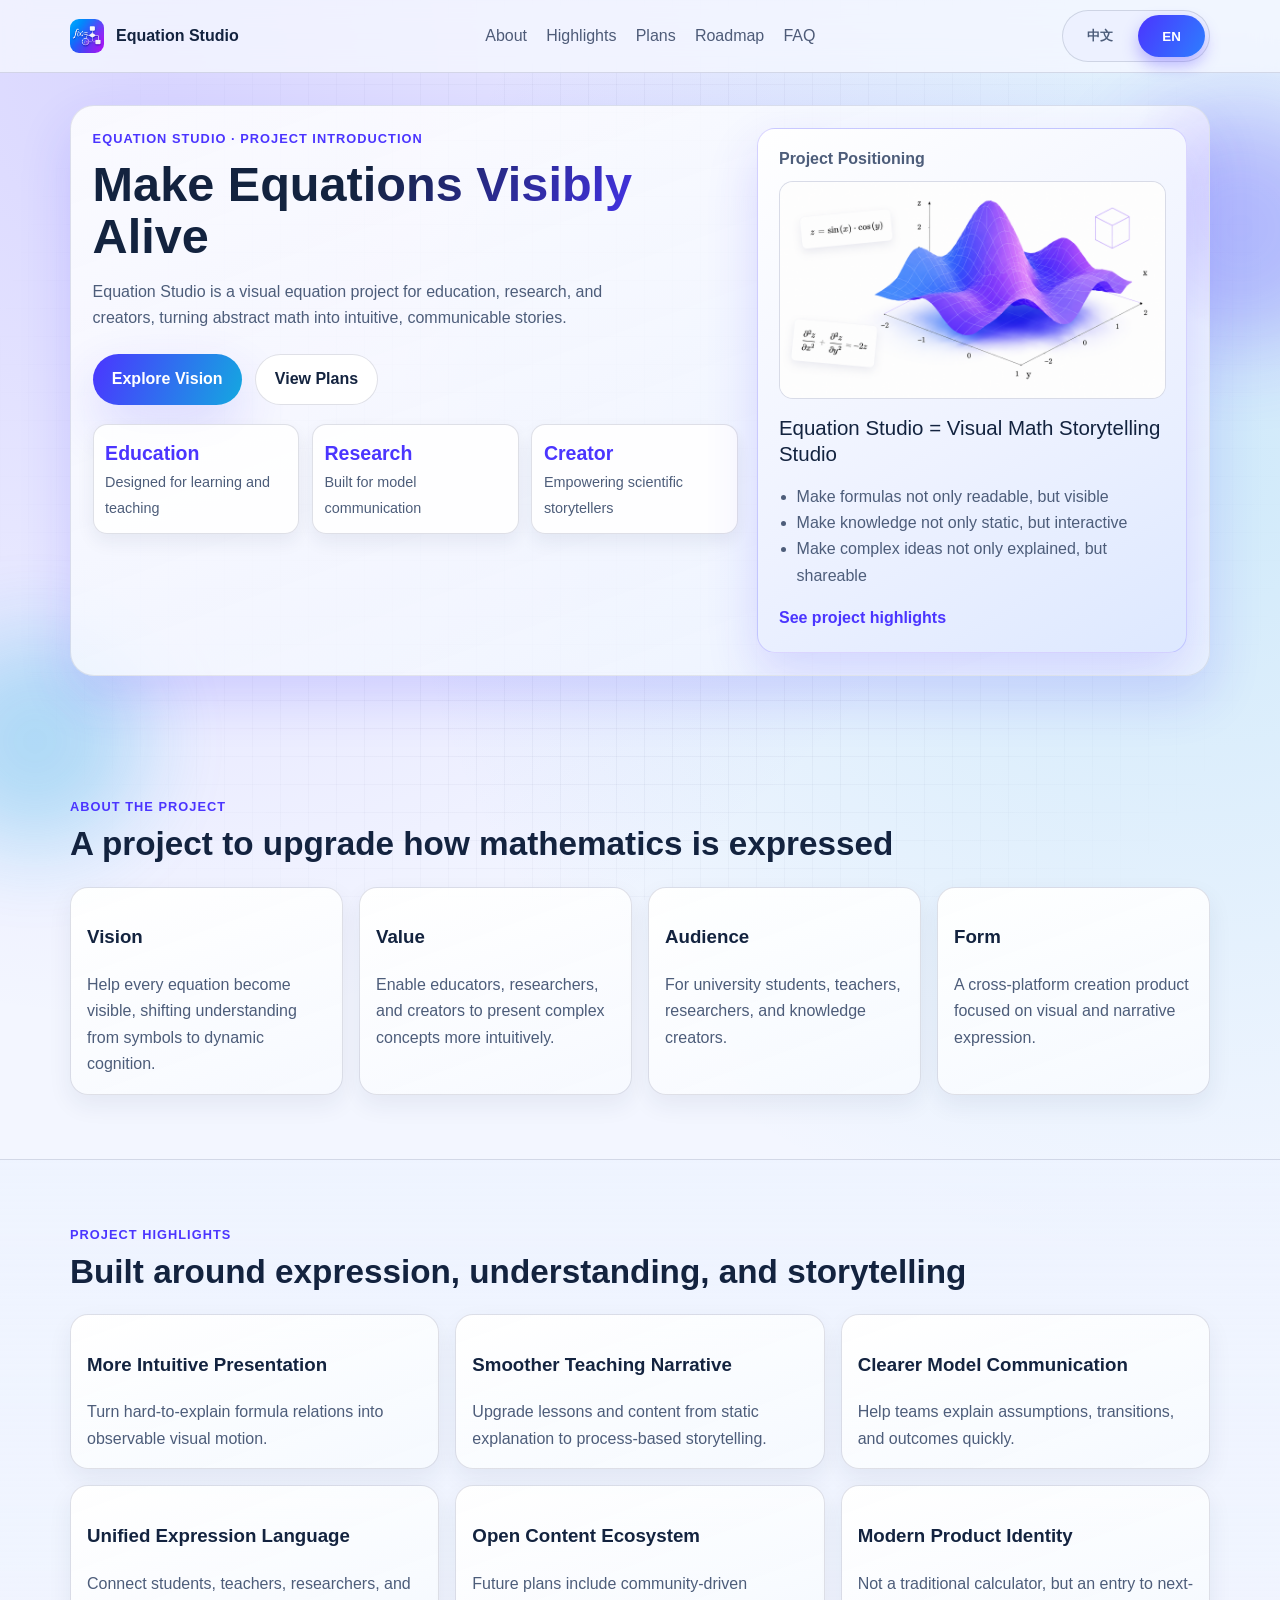
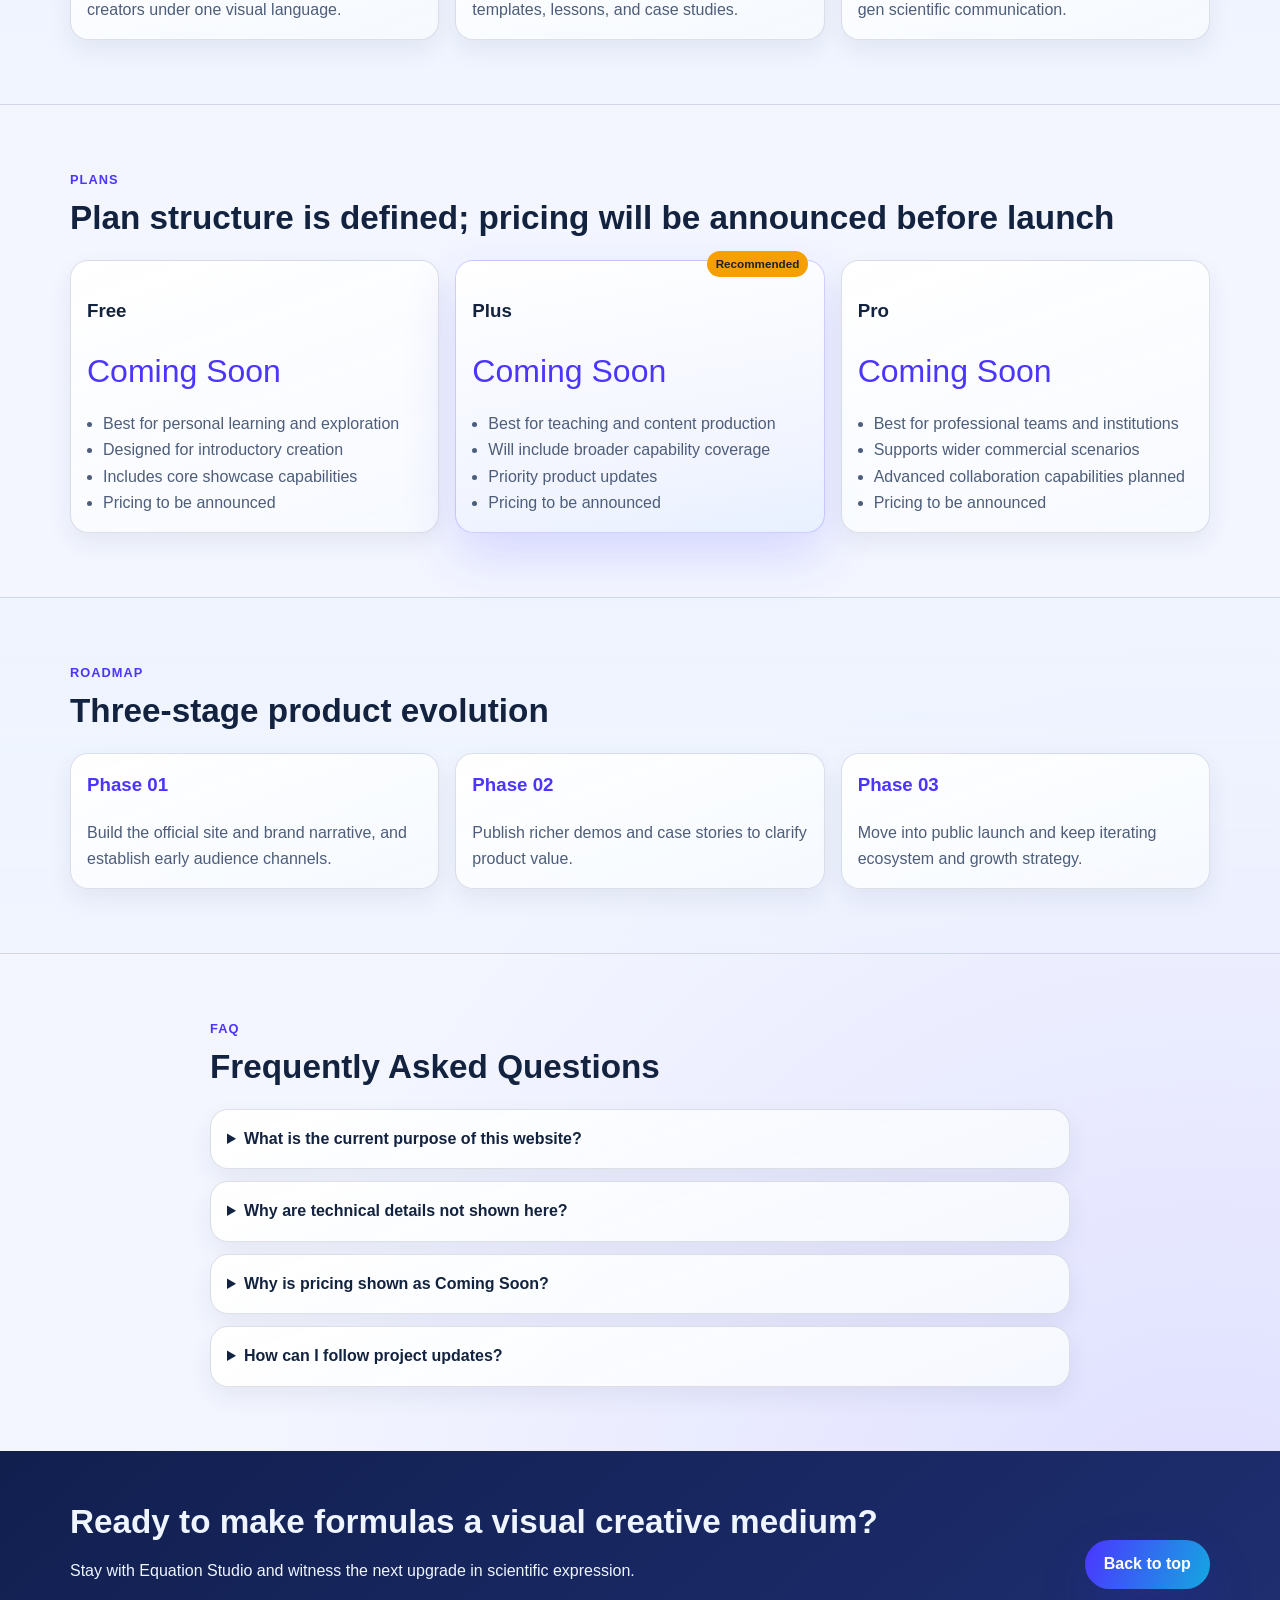
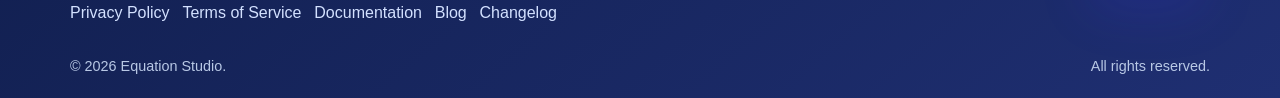
==== commit e3576c37: "chore use original hero image and remove unused visual asset" ====
--- a/index.html
+++ b/index.html
@@ -31,6 +31,7 @@
 <body>
   <div class="bg-orb orb-a" aria-hidden="true"></div>
   <div class="bg-orb orb-b" aria-hidden="true"></div>
+  <div class="tech-grid" aria-hidden="true"></div>
 
   <header class="site-header" id="top">
     <div class="container nav-wrap">
@@ -86,8 +87,9 @@
           </div>
         </div>
 
-        <aside class="hero-panel reveal">
+        <aside class="hero-panel reveal" aria-label="Project positioning panel">
           <h2 data-i18n="panelTitle">项目定位</h2>
+          <img class="hero-art" src="assets/img/hero-original.png" alt="Equation Studio visual equation illustration" />
           <p class="panel-eq" data-i18n="panelEq">Equation Studio = Visual Math Storytelling Studio</p>
           <ul>
             <li data-i18n="panelItem1">让公式不止可读，而是可被看见</li>
--- a/assets/css/styles.css
+++ b/assets/css/styles.css
@@ -1,14 +1,14 @@
 :root {
-  --bg: #f7fbff;
-  --bg-soft: #edf5ff;
+  --bg: #f3f6ff;
+  --bg-soft: #eef3ff;
   --text: #13233f;
   --muted: #4d5d7a;
-  --brand: #0f3dff;
-  --brand-2: #0da7d8;
+  --brand: #4b35ff;
+  --brand-2: #14a8e0;
   --accent: #f59f00;
   --card: #ffffff;
-  --line: rgba(19, 35, 63, 0.12);
-  --shadow: 0 18px 44px rgba(15, 61, 255, 0.14);
+  --line: rgba(32, 41, 88, 0.14);
+  --shadow: 0 22px 52px rgba(65, 52, 255, 0.16);
   --radius: 18px;
 }
 
@@ -25,10 +25,24 @@
   font-family: "Avenir Next", "Segoe UI Variable", "PingFang SC", "Hiragino Sans GB", "Microsoft YaHei", sans-serif;
   color: var(--text);
   background:
-    radial-gradient(circle at 8% 10%, rgba(13, 167, 216, 0.16), transparent 30%),
-    radial-gradient(circle at 90% 78%, rgba(15, 61, 255, 0.12), transparent 34%),
+    radial-gradient(circle at 12% 2%, rgba(113, 85, 255, 0.2), transparent 28%),
+    radial-gradient(circle at 93% 14%, rgba(20, 168, 224, 0.16), transparent 26%),
+    radial-gradient(circle at 94% 96%, rgba(75, 53, 255, 0.12), transparent 28%),
     var(--bg);
   line-height: 1.65;
+  position: relative;
+}
+
+.tech-grid {
+  position: fixed;
+  inset: 0;
+  pointer-events: none;
+  z-index: -2;
+  background-image:
+    linear-gradient(to right, rgba(32, 41, 88, 0.04) 1px, transparent 1px),
+    linear-gradient(to bottom, rgba(32, 41, 88, 0.04) 1px, transparent 1px);
+  background-size: 28px 28px;
+  mask-image: radial-gradient(circle at center, #000 44%, transparent 85%);
 }
 
 h1,
@@ -60,7 +74,7 @@
 }
 
 .container {
-  width: min(1140px, calc(100% - 2rem));
+  width: min(1140px, calc(100% - 2.2rem));
   margin: 0 auto;
 }
 
@@ -69,7 +83,7 @@
   top: 0;
   z-index: 30;
   backdrop-filter: blur(14px);
-  background: rgba(247, 251, 255, 0.84);
+  background: rgba(245, 248, 255, 0.78);
   border-bottom: 1px solid var(--line);
 }
 
@@ -101,7 +115,7 @@
 }
 
 .site-nav a {
-  color: var(--muted);
+  color: #4e5b78;
   font-weight: 500;
   position: relative;
 }
@@ -130,7 +144,7 @@
   gap: 0.22rem;
   border: 1px solid rgba(19, 35, 63, 0.14);
   border-radius: 999px;
-  background: #eef3fb;
+  background: #edf1ff;
 }
 
 .lang-btn {
@@ -148,8 +162,8 @@
 
 .lang-btn.active {
   color: #fff;
-  background: linear-gradient(120deg, #0f3dff, #178fff);
-  box-shadow: 0 8px 16px rgba(15, 61, 255, 0.3);
+  background: linear-gradient(120deg, #4b35ff, #2d7eff);
+  box-shadow: 0 8px 16px rgba(75, 53, 255, 0.34);
 }
 
 .lang-btn:hover:not(.active) {
@@ -170,14 +184,33 @@
   font-size: 1.1rem;
 }
 
+
 .hero {
-  padding: 5rem 0 3.5rem;
+  padding: 2rem 0 3.5rem;
 }
 
 .hero-grid {
   display: grid;
   grid-template-columns: 1.2fr 0.8fr;
   gap: 1.2rem;
+  background: linear-gradient(160deg, rgba(255, 255, 255, 0.86), rgba(239, 244, 255, 0.8));
+  border: 1px solid rgba(32, 41, 88, 0.11);
+  border-radius: 24px;
+  box-shadow: var(--shadow);
+  padding: 1.35rem;
+  position: relative;
+  overflow: hidden;
+}
+
+.hero-grid::before {
+  content: "";
+  position: absolute;
+  inset: -15% -20% auto auto;
+  width: 340px;
+  height: 340px;
+  border-radius: 50%;
+  background: radial-gradient(circle, rgba(107, 81, 255, 0.26), transparent 62%);
+  pointer-events: none;
 }
 
 .kicker {
@@ -193,6 +226,10 @@
   margin: 0.55rem 0 1rem;
   font-size: clamp(2rem, 3.8vw, 3.6rem);
   line-height: 1.08;
+  background: linear-gradient(120deg, #13233f 40%, #4b35ff 88%);
+  -webkit-background-clip: text;
+  background-clip: text;
+  color: transparent;
 }
 
 .hero-desc {
@@ -242,10 +279,11 @@
 }
 
 .hero-metrics article {
-  background: #fff;
+  background: rgba(255, 255, 255, 0.88);
   border: 1px solid var(--line);
   border-radius: 14px;
   padding: 0.72rem;
+  box-shadow: 0 8px 18px rgba(32, 41, 88, 0.07);
 }
 
 .hero-metrics strong {
@@ -260,8 +298,8 @@
 }
 
 .hero-panel {
-  background: linear-gradient(155deg, #ffffff, #ecf4ff 55%, #dcefff);
-  border: 1px solid var(--line);
+  background: linear-gradient(150deg, #ffffff, #eef2ff 56%, #dde8ff);
+  border: 1px solid rgba(75, 53, 255, 0.2);
   border-radius: var(--radius);
   padding: 1.3rem;
   box-shadow: var(--shadow);
@@ -271,6 +309,18 @@
   margin: 0;
   font-size: 1rem;
   color: var(--muted);
+}
+
+.hero-art {
+  margin-top: 0.8rem;
+  width: 100%;
+  height: auto;
+  aspect-ratio: 16 / 9;
+  object-fit: cover;
+  object-position: center;
+  border-radius: 14px;
+  border: 1px solid rgba(32, 41, 88, 0.14);
+  background: #f7f9ff;
 }
 
 .panel-eq {
@@ -297,7 +347,7 @@
 }
 
 .section.alt {
-  background: var(--bg-soft);
+  background: linear-gradient(180deg, rgba(237, 243, 255, 0.75), rgba(237, 243, 255, 0.42));
   border-top: 1px solid var(--line);
   border-bottom: 1px solid var(--line);
 }
@@ -331,10 +381,29 @@
 .milestone,
 .stack article,
 .faq-item {
-  background: var(--card);
+  background: linear-gradient(160deg, rgba(255, 255, 255, 0.95), rgba(246, 249, 255, 0.93));
   border: 1px solid var(--line);
   border-radius: var(--radius);
   padding: 1rem;
+  box-shadow: 0 10px 24px rgba(32, 41, 88, 0.07);
+}
+
+.card,
+.feature-card,
+.price-card,
+.milestone,
+.faq-item {
+  transition: transform 0.2s ease, border-color 0.2s ease, box-shadow 0.2s ease;
+}
+
+.card:hover,
+.feature-card:hover,
+.price-card:hover,
+.milestone:hover,
+.faq-item:hover {
+  transform: translateY(-2px);
+  border-color: rgba(75, 53, 255, 0.26);
+  box-shadow: 0 16px 28px rgba(75, 53, 255, 0.12);
 }
 
 .card p,
@@ -400,8 +469,8 @@
 }
 
 .price-card.featured {
-  background: linear-gradient(170deg, #fff, #f4f9ff 70%, #e6f3ff);
-  border-color: rgba(15, 61, 255, 0.24);
+  background: linear-gradient(170deg, #fff, #f2f5ff 70%, #e8f0ff);
+  border-color: rgba(75, 53, 255, 0.24);
   box-shadow: var(--shadow);
 }
 
@@ -448,7 +517,7 @@
 
 .site-footer {
   padding: 3.2rem 0 1.2rem;
-  background: #0d214f;
+  background: linear-gradient(140deg, #111f4f, #1f2f72);
   color: #eef5ff;
 }
 
@@ -493,7 +562,7 @@
   position: fixed;
   border-radius: 50%;
   filter: blur(44px);
-  opacity: 0.23;
+  opacity: 0.28;
   pointer-events: none;
   z-index: -1;
 }
@@ -501,7 +570,7 @@
 .orb-a {
   width: 240px;
   height: 240px;
-  background: #0f3dff;
+  background: #4b35ff;
   top: 12%;
   right: -80px;
 }
@@ -509,7 +578,7 @@
 .orb-b {
   width: 210px;
   height: 210px;
-  background: #0da7d8;
+  background: #14a8e0;
   bottom: 6%;
   left: -70px;
 }
